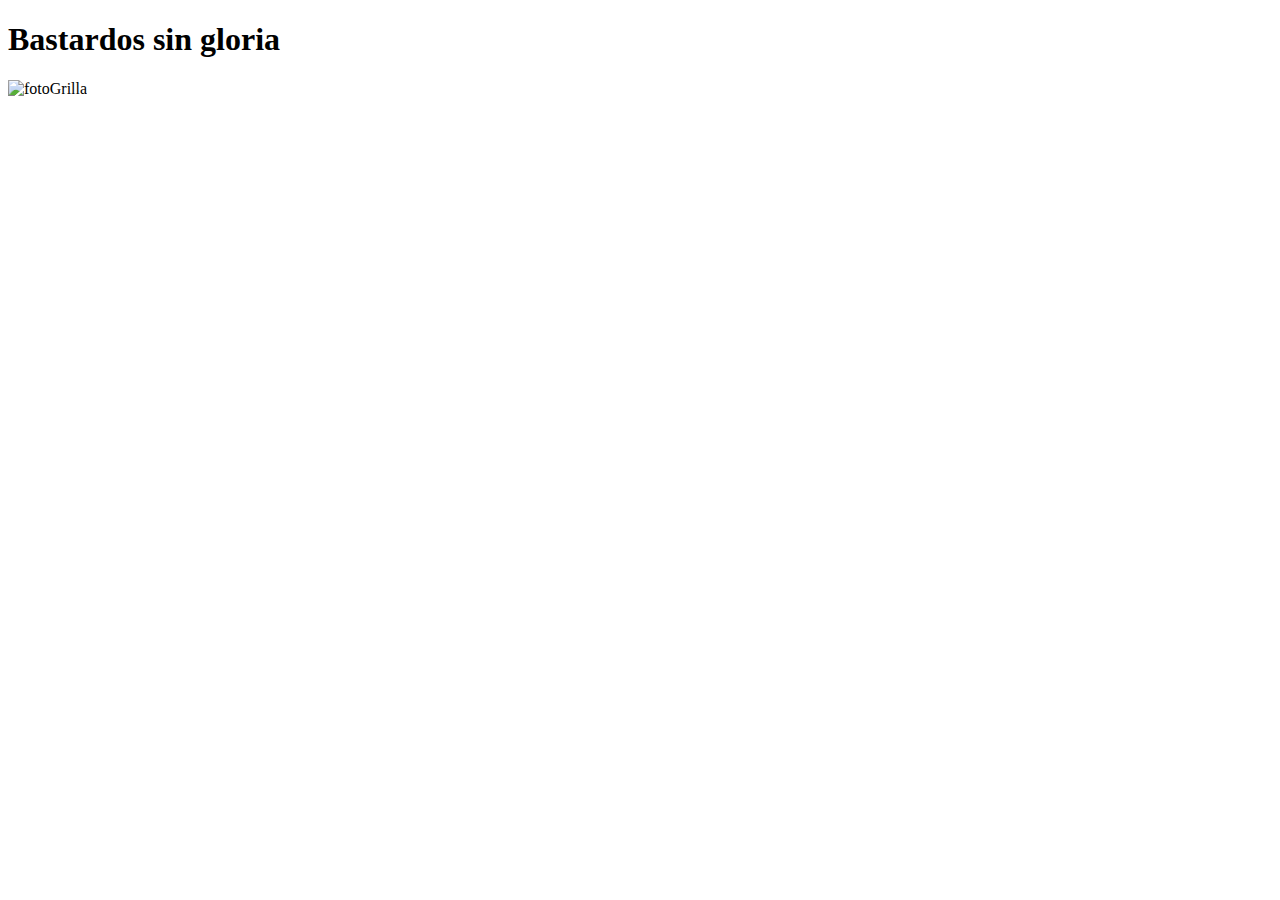
==== Ejercitacion html css/Pokemons/index.html @ 5510826f "Comenze los ejercicios" ====
<!DOCTYPE html>
<html lang="en">
<head>
    <meta charset="UTF-8">
    <meta name="viewport" content="width=device-width, initial-scale=1.0">
    <title>Pokemons</title>
</head>
<body>
    <div class="horizontal">
        <h1 class="centrapelis">Bastardos sin gloria</h1>
        <img
          src="Ejercitacion html css/Pokemons/imagenes/gastly.webp"
          alt="fotoGrilla"
          class="fotodinamica"
        />
    </div>
    <div class="grillas">

    </div>
</body>
</html>
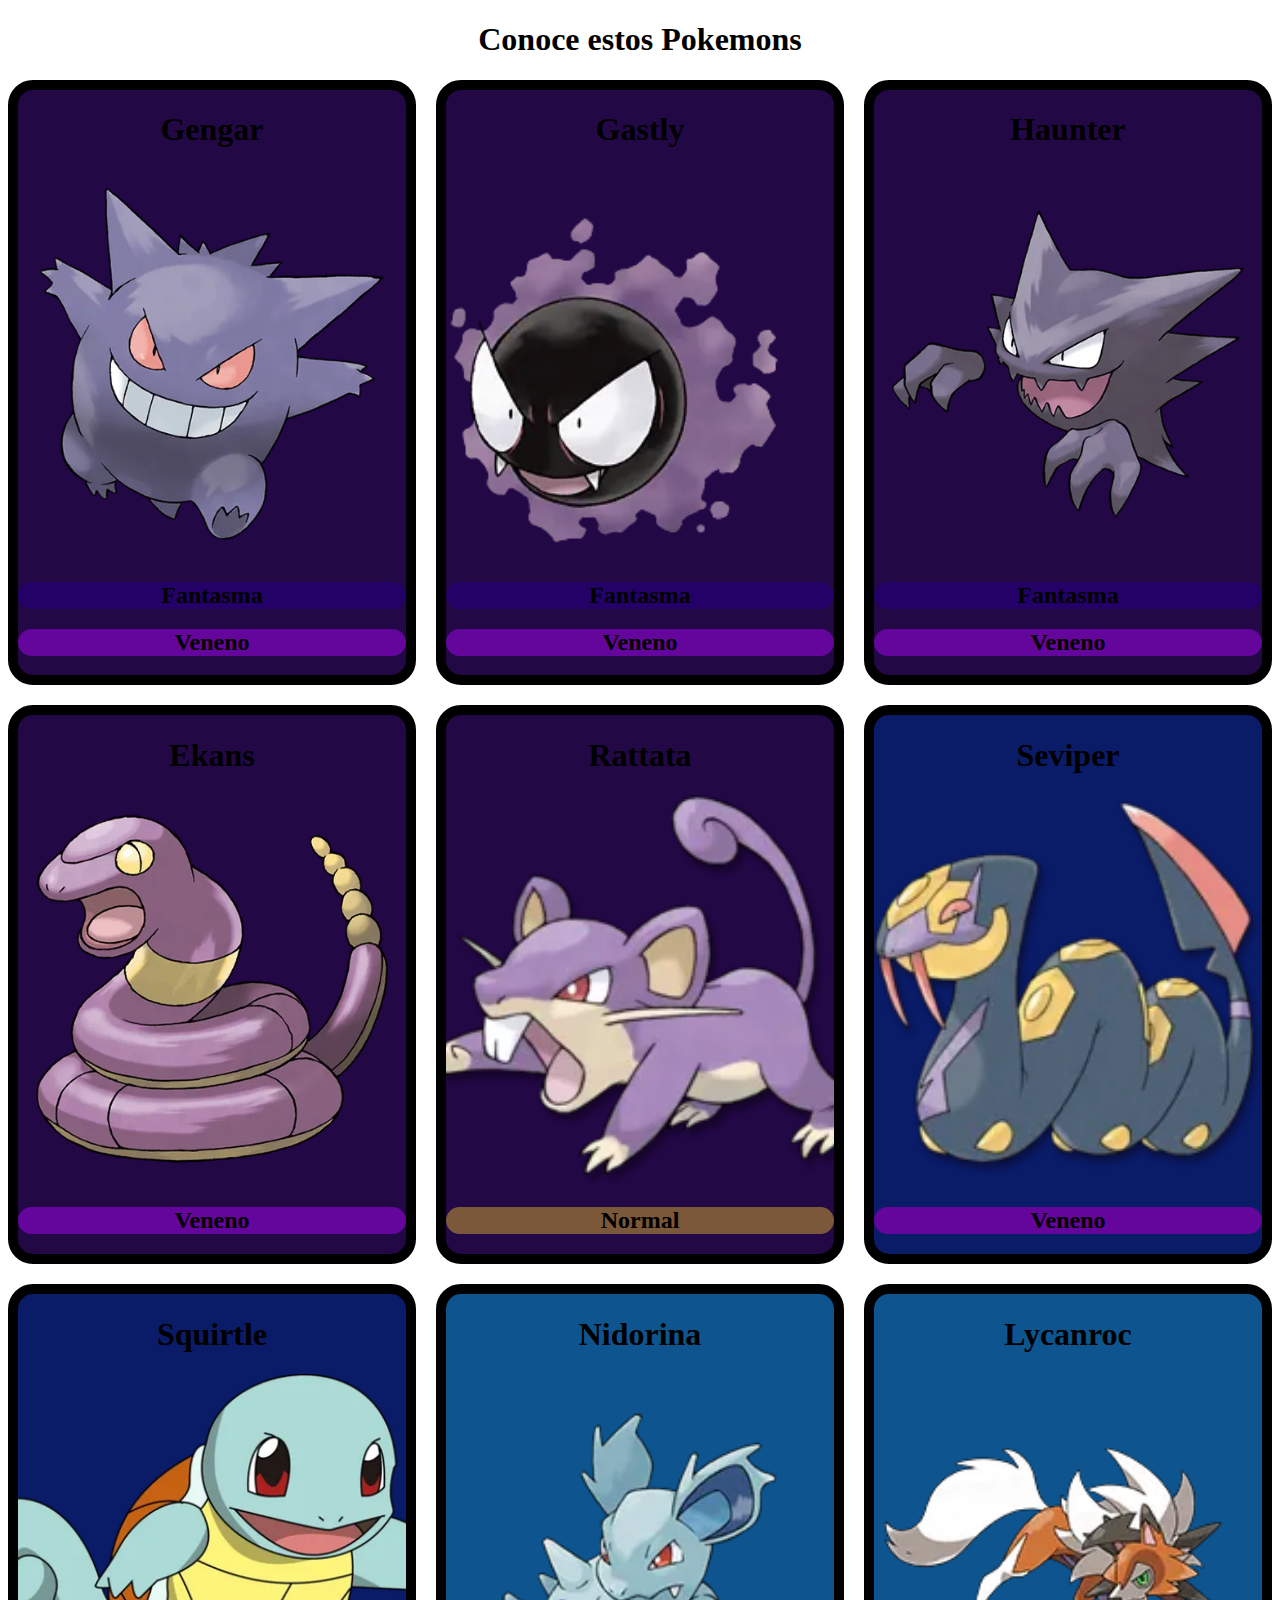
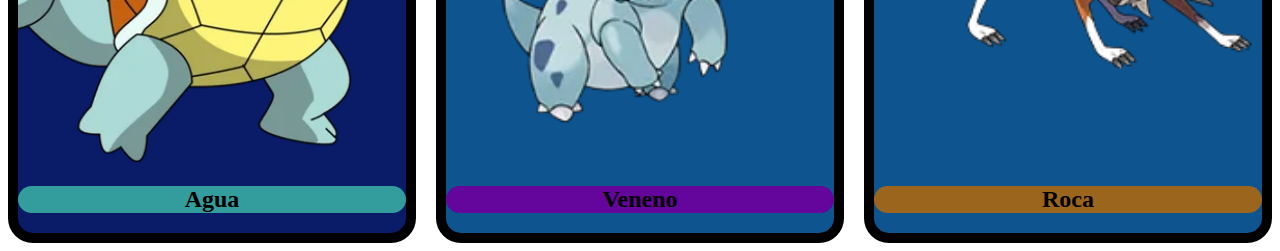
==== commit d7ff48f2: "Consigna Pokemons y clase Java" ====
--- a/Ejercitacion html css/Pokemons/index.html
+++ b/Ejercitacion html css/Pokemons/index.html
@@ -1,21 +1,87 @@
 <!DOCTYPE html>
 <html lang="en">
-<head>
-    <meta charset="UTF-8">
-    <meta name="viewport" content="width=device-width, initial-scale=1.0">
+  <head>
+    <meta charset="UTF-8" />
+    <meta name="viewport" content="width=device-width, initial-scale=1.0" />
     <title>Pokemons</title>
-</head>
-<body>
-    <div class="horizontal">
-        <h1 class="centrapelis">Bastardos sin gloria</h1>
+    <link rel="stylesheet" href="main.css" />
+  </head>
+  <body>
+    <header>
+      <div>
+        <h1 class="centrado">Conoce estos Pokemons</h1>
+      </div>
+    </header>
+    <main class="grilla">
+      <div class="cajitaVioleta">
+        <h1 class="centrapokemons">Gengar</h1>
+        <img src="imagenes/gengar.webp" alt="fotoGrilla" class="fotodinamica" />
+        <h2 class="centradoFantasma">Fantasma</h2>
+        <h2 class="centradoVeneno">Veneno</h2>
+      </div>
+      <div class="cajitaVioleta">
+        <h1 class="centrapokemons">Gastly</h1>
+        <img src="imagenes/gastly.webp" alt="fotoGrilla" class="fotodinamica" />
+        <h2 class="centradoFantasma">Fantasma</h2>
+        <h2 class="centradoVeneno">Veneno</h2>
+      </div>
+      <div class="cajitaVioleta">
+        <h1 class="centrapokemons">Haunter</h1>
+        <img src="imagenes/haunter.webp" alt="fotoGrilla" class="fotodinamica" />
+        <h2 class="centradoFantasma">Fantasma</h2>
+        <h2 class="centradoVeneno">Veneno</h2>
+      </div>
+      </div>
+      <div class="cajitaVioleta">
+        <h1 class="centrapokemons">Ekans</h1>
+        <img src="imagenes/ekans.webp" alt="fotoGrilla" class="fotodinamica" />
+        <h2 class="centradoVeneno">Veneno</h2>
+      </div>
+      <div class="cajitaVioleta">
+        <h1 class="centrapokemons">Rattata</h1>
         <img
-          src="Ejercitacion html css/Pokemons/imagenes/gastly.webp"
+          src="imagenes/rattata.webp"
           alt="fotoGrilla"
           class="fotodinamica"
         />
-    </div>
-    <div class="grillas">
-
-    </div>
-</body>
-</html>+        <h2 class="centradoNormal">Normal</h2>
+      </div>
+      <div class="cajitaAzul">
+        <h1 class="centrapokemons">Seviper</h1>
+        <img
+          src="imagenes/seviper.webp"
+          alt="fotoGrilla"
+          class="fotodinamica"
+        />
+        <h2 class="centradoVeneno">Veneno</h2>
+      </div>
+      <div class="cajitaAzul">
+        <h1 class="centrapokemons">Squirtle</h1>
+        <img
+          src="imagenes/squirtle.webp"
+          alt="fotoGrilla"
+          class="fotodinamica"
+        />
+        <h2 class="centradoAgua">Agua</h2>
+      </div>
+      <div class="cajitaCeleste">
+        <h1 class="centrapokemons">Nidorina</h1>
+        <img
+          src="imagenes/nidorina.webp"
+          alt="fotoGrilla"
+          class="fotodinamica"
+        />
+        <h2 class="centradoVeneno">Veneno</h2>
+      </div>
+      <div class="cajitaCeleste">
+        <h1 class="centrapokemons">Lycanroc</h1>
+        <img
+          src="imagenes/lycanrock.webp"
+          alt="fotoGrilla"
+          class="fotodinamica"
+        />
+        <h2 class="centradoRoca">Roca</h2>
+      </div>
+    </main>
+  </body>
+</html>
--- a/Ejercitacion html css/Pokemons/main.css
+++ b/Ejercitacion html css/Pokemons/main.css
@@ -0,0 +1,65 @@
+/*Centrados*/
+
+.centrado {
+  text-align: center;
+}
+.centradoVeneno {
+  text-align: center;
+  background-color: rgb(100, 5, 155);
+  border-radius: 25px;
+}
+.centradoFantasma {
+  text-align: center;
+  background-color: rgb(36, 1, 102);
+  border-radius: 25px;
+}
+.centradoNormal {
+  text-align: center;
+  background-color: rgb(124, 88, 58);
+  border-radius: 25px;
+}
+.centradoRoca {
+  text-align: center;
+  background-color: rgb(156, 101, 29);
+  border-radius: 25px;
+}
+.centradoAgua {
+  text-align: center;
+  background-color: rgb(51, 156, 156);
+  border-radius: 25px;
+}
+
+.grilla {
+  display: grid;
+  grid-template-columns: repeat(auto-fit, minmax(350px, 1fr));
+  grid-auto-rows: 350px, 350px, 350px;
+  gap: 20px;
+}
+.fotodinamica {
+  width: 100%;
+  aspect-ratio: 9/9; /*Opcional, le da estructura a las fotos*/
+  /*Si es widescreen o si es tipo retrato*/
+  object-fit: cover;
+  border-radius: 25px;
+}
+
+.centrapokemons {
+  text-align: center;
+}
+
+/* CAJAS */
+.cajitaVioleta {
+  background-color: rgb(35, 8, 70);
+  border: 10px solid black;
+  border-radius: 25px;
+}
+.cajitaAzul {
+  background-color: rgb(10, 27, 104);
+  border: 10px solid black;
+  border-radius: 25px;
+}
+.cajitaCeleste {
+  background-color: rgb(14, 85, 143);
+  border: 10px solid black;
+  border-radius: 25px;
+}
